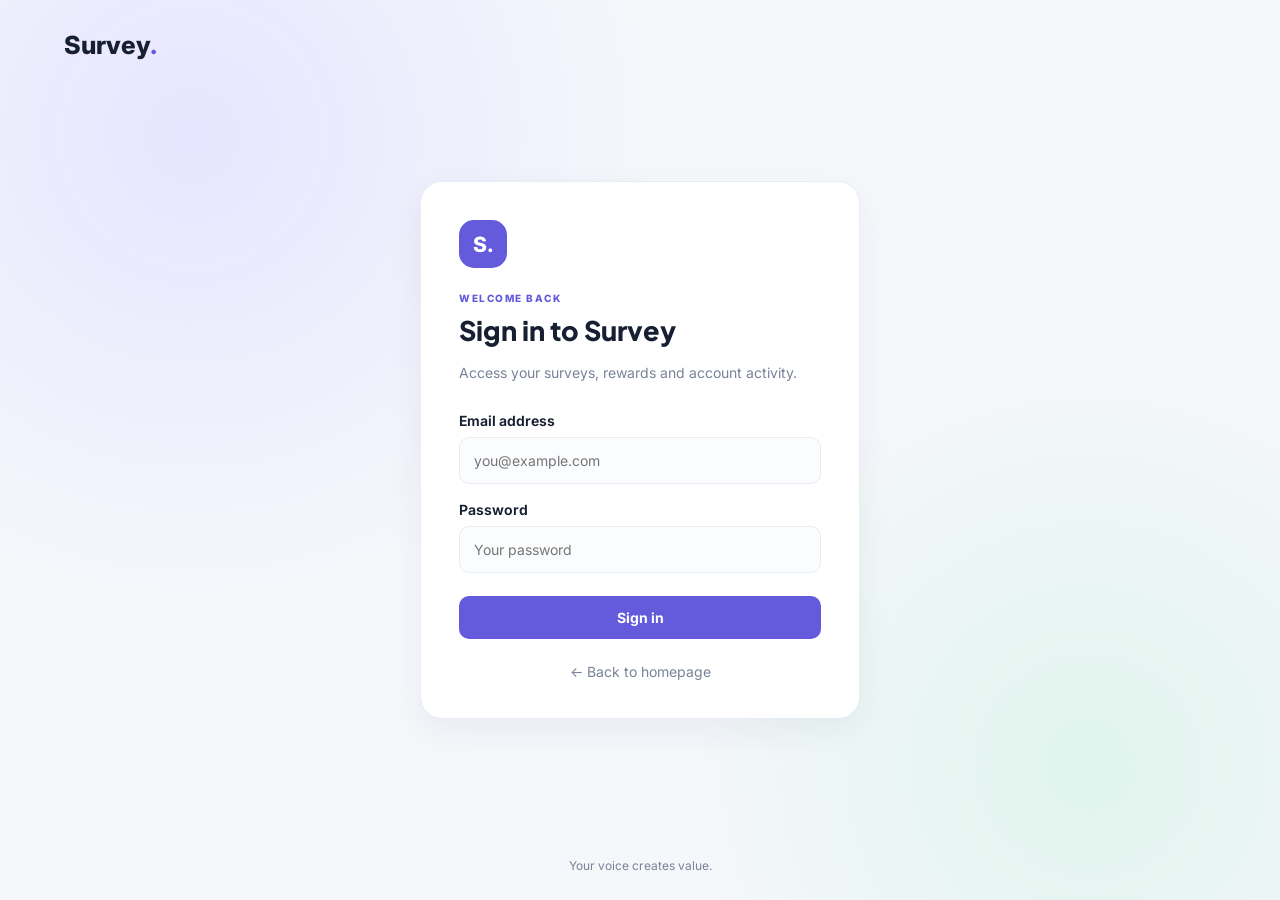
==== frontend/admin.html @ 830199d2 "Save SurveyKE platform development progress" ====
<!DOCTYPE html>
<html lang="en">
<head>
  <meta charset="UTF-8">
  <meta name="viewport" content="width=device-width, initial-scale=1">
  <title>SurveyKE | Admin Workspace</title>
  <link rel="stylesheet" href="css/admin.css">
</head>
<body>
  <div class="admin-shell">
    <aside class="sidebar" id="sidebar">
      <div class="brand"><span class="brand-mark">S</span><div><strong>SurveyKE</strong><small>ADMIN WORKSPACE</small></div></div>
      <div class="admin-profile">
        <div class="avatar" id="admin-avatar">A</div>
        <div><strong id="admin-name">Administrator</strong><small id="admin-email">Loading profile...</small></div>
      </div>
      <nav>
        <button class="nav-item active" data-view="overview"><span>▦</span> Overview</button>
        <button class="nav-item" data-view="surveys"><span>▤</span> Surveys</button>
        <button class="nav-item" data-view="questions"><span>☷</span> Questions</button>
        <button class="nav-item" data-view="rewards"><span>◈</span> Reward approvals <i id="reward-nav-count">0</i></button>
        <button class="nav-item" data-view="withdrawals"><span>⇄</span> Withdrawals</button>
        <button class="nav-item" data-view="respondents"><span>♙</span> Respondents</button>
      </nav>
      <div class="sidebar-bottom">
        <a href="dashboard.html">Respondent dashboard ↗</a>
        <button id="logout-button" class="logout-button">↪ Sign out</button>
      </div>
    </aside>

    <main class="main">
      <header class="topbar">
        <button id="menu-button" class="menu-button" aria-label="Open menu">☰</button>
        <div><small>ADMINISTRATION</small><h1 id="page-title">Overview</h1></div>
        <div class="top-actions"><span class="live-dot"></span> Connected workspace</div>
      </header>

      <div id="page-message" class="message" hidden></div>
      <div id="loading" class="loading">Loading administrator workspace...</div>

      <section class="view" id="view-overview" hidden>
        <div class="welcome">
          <div><span class="eyebrow">SURVEYKE CONTROL CENTRE</span><h2>Welcome back, <span id="welcome-name">Admin</span>.</h2><p>Monitor surveys, reward approvals and withdrawal activity from one place.</p></div>
          <div class="welcome-icon">⌘</div>
        </div>
        <div class="stats-grid">
          <article class="stat-card"><span>Total surveys</span><strong id="stat-surveys">—</strong><small>Across all statuses</small></article>
          <article class="stat-card"><span>Published surveys</span><strong id="stat-published">—</strong><small>Currently published</small></article>
          <article class="stat-card"><span>Pending rewards</span><strong id="stat-rewards">—</strong><small>Awaiting your review</small></article>
          <article class="stat-card"><span>Withdrawal requests</span><strong id="stat-withdrawals">—</strong><small>Awaiting review</small></article>
        </div>
        <div class="panel">
          <div class="panel-heading"><div><h3>Recent surveys</h3><p>Latest surveys in your platform</p></div><button class="text-button" data-go="surveys">Manage surveys →</button></div>
          <div id="overview-surveys" class="table-wrap"></div>
        </div>
        <div class="quick-grid">
          <button class="quick-action" data-go="surveys"><span>＋</span><strong>Create a survey</strong><small>Set up a new questionnaire</small></button>
          <button class="quick-action" data-go="rewards"><span>◈</span><strong>Review rewards</strong><small>Approve eligible submissions</small></button>
          <button class="quick-action" data-go="withdrawals"><span>⇄</span><strong>Process withdrawals</strong><small>Review respondent payments</small></button>
        </div>
      </section>

      <section class="view" id="view-surveys" hidden>
        <div class="section-heading"><div><h2>Survey management</h2><p>Create, publish and manage your survey catalogue.</p></div><button class="primary-button" id="show-survey-form">＋ Create survey</button></div>
        <form id="survey-form" class="panel form-panel" hidden>
          <div class="panel-heading"><div><h3>Create a survey</h3><p>Complete the details below. New surveys start as drafts.</p></div><button type="button" class="icon-button" id="hide-survey-form">✕</button></div>
          <div class="form-grid">
            <label class="full">Survey title<input name="title" required minlength="3" maxlength="200" placeholder="e.g. Household Internet Usage Survey"></label>
            <label>Membership tier<select name="required_tier"><option value="basic">Basic</option><option value="bronze">Bronze</option><option value="silver">Silver</option><option value="gold">Gold</option><option value="platinum">Platinum</option></select></label>
            <label>Reward amount (KES)<input name="reward_amount" type="number" min="0" step="0.01" value="0" required></label>
            <label>Estimated minutes<input name="estimated_minutes" type="number" min="1" max="1440" placeholder="e.g. 5"></label>
            <label>Country code<input name="country_code" maxlength="2" placeholder="KE"></label>
            <label class="full">Description<textarea name="description" rows="3" placeholder="Describe the survey..."></textarea></label>
            <label class="full">Instructions<textarea name="instructions" rows="3" placeholder="Instructions for participants..."></textarea></label>
            <label>Target audience<input name="target_audience" placeholder="e.g. Adults in Kenya"></label>
            <label>Participant target<input name="participant_target" type="number" min="1" placeholder="Optional"></label>
          </div>
          <div class="form-actions"><button type="button" class="secondary-button" id="cancel-survey">Cancel</button><button class="primary-button" type="submit">Save draft</button></div>
        </form>
        <div class="panel"><div class="panel-heading"><div><h3>All surveys</h3><p>Manage survey publication and availability.</p></div><button class="secondary-button" id="refresh-surveys">↻ Refresh</button></div><div id="surveys-table" class="table-wrap"></div></div>
      </section>

      <section class="view" id="view-questions" hidden>
        <div class="section-heading"><div><h2>Question management</h2><p>Add and manage questions belonging to a survey.</p></div></div>
        <div class="panel">
          <label class="select-survey">Choose survey<select id="question-survey"><option value="">Select a survey</option></select></label>
          <div id="question-workspace"><p class="empty-state">Choose a survey to view and manage its questions.</p></div>
        </div>
      </section>

      <section class="view" id="view-rewards" hidden>
        <div class="section-heading"><div><h2>Reward approvals</h2><p>Review submitted survey rewards before they become withdrawable.</p></div><button class="secondary-button" id="refresh-rewards">↻ Refresh</button></div>
        <div class="notice">Approved rewards move from pending balance to available balance. Review each submission before approving.</div>
        <div class="panel"><div id="rewards-table" class="table-wrap"></div></div>
      </section>

      <section class="view" id="view-respondents" hidden>
        <div class="section-heading">
          <div><h2>Respondent management</h2><p>View respondent accounts and manage account access.</p></div>
          <button class="secondary-button" id="refresh-respondents">↻ Refresh</button>
        </div>
        <div class="panel">
          <div class="form-grid">
            <label class="full">Search respondents
              <input id="respondent-search" type="search" placeholder="Search by name or email">
            </label>
          </div>
          <div id="respondents-table" class="table-wrap">
            <p class="empty-state">Open this section to load respondent accounts.</p>
          </div>
        </div>
      </section>

      <section class="view" id="view-withdrawals" hidden>
        <div class="section-heading"><div><h2>Withdrawal management</h2><p>Review and process respondent withdrawal requests.</p></div><button class="secondary-button" id="refresh-withdrawals">↻ Refresh</button></div>
        <div class="notice">Follow the payment workflow: approve, mark processing, then mark paid with a payment reference. Rejected requests release the held amount.</div>
        <div class="panel"><div id="withdrawals-table" class="table-wrap"></div></div>
      </section>

      <footer>© <span id="year"></span> SurveyKE · Administrator workspace</footer>
    </main>
  </div>
  <script src="js/dashboard-config.js"></script>
  <script src="js/admin.js"></script>
</body>
</html>
---- frontend/css/admin.css ----
@import url('https://fonts.googleapis.com/css2?family=DM+Sans:wght@400;500;600;700;800&family=Manrope:wght@500;600;700;800&display=swap');
:root{--ink:#172033;--muted:#788397;--line:#e8ebf1;--paper:#f6f7fb;--white:#fff;--orange:#f47735;--orange-dark:#dd5e20;--green:#16865c;--red:#c74747;--navy:#17233b;--shadow:0 8px 28px rgba(24,37,61,.055)}
*{box-sizing:border-box}body{margin:0;background:var(--paper);color:var(--ink);font-family:'DM Sans',sans-serif}button,input,select,textarea{font:inherit}button{cursor:pointer}.admin-shell{min-height:100vh}.sidebar{width:258px;background:var(--navy);color:#fff;position:fixed;inset:0 auto 0 0;padding:27px 17px;display:flex;flex-direction:column;z-index:5}.brand{display:flex;align-items:center;gap:12px;padding:0 10px 28px}.brand-mark{height:40px;width:40px;border-radius:13px;background:var(--orange);display:grid;place-items:center;font-size:23px;font-weight:800}.brand strong,.brand small,.admin-profile strong,.admin-profile small{display:block}.brand strong{font:800 18px Manrope}.brand small{font-size:9px;letter-spacing:1.6px;color:#aab5c9;margin-top:3px}.admin-profile{display:flex;align-items:center;gap:11px;padding:16px 10px;border-block:1px solid #ffffff17;margin-bottom:23px}.avatar{height:37px;width:37px;display:grid;place-items:center;border-radius:50%;background:#34435f;color:#ffb17f;font-weight:800}.admin-profile strong{font-size:12px}.admin-profile small{font-size:10px;color:#aab5c9;margin-top:4px;overflow-wrap:anywhere}.sidebar nav{display:grid;gap:7px}.nav-item{border:0;background:transparent;color:#bdc7d8;text-align:left;padding:13px 12px;border-radius:9px;font-size:13px;display:flex;align-items:center;gap:12px}.nav-item span{font-size:18px;width:20px;text-align:center}.nav-item:hover,.nav-item.active{background:#ffffff13;color:white}.nav-item.active{box-shadow:inset 3px 0 var(--orange)}.nav-item i{font-style:normal;background:#f47735;color:white;border-radius:20px;padding:2px 7px;font-size:10px;margin-left:auto}.sidebar-bottom{margin-top:auto;display:grid;gap:10px}.sidebar-bottom a,.logout-button{color:#c4ccda;text-decoration:none;font-size:12px;padding:12px;border:0;background:transparent;text-align:left}.sidebar-bottom a:hover,.logout-button:hover{color:#fff}.main{margin-left:258px;padding:0 35px 28px;max-width:1600px}.topbar{height:91px;border-bottom:1px solid var(--line);display:flex;align-items:center;gap:16px;margin-bottom:27px}.topbar small{font-size:9px;letter-spacing:1.5px;color:var(--muted)}h1,h2,h3,p{margin-top:0}.topbar h1{font:800 23px Manrope;margin:4px 0 0}.top-actions{margin-left:auto;color:var(--muted);font-size:11px}.live-dot{display:inline-block;width:7px;height:7px;background:#21a675;border-radius:50%;margin-right:6px}.menu-button{display:none}.welcome{padding:30px 32px;border-radius:15px;background:linear-gradient(115deg,#202f4b,#34435e);color:#fff;display:flex;justify-content:space-between;align-items:center;margin-bottom:22px}.eyebrow{color:#ffb17f;font-size:9px;letter-spacing:1.6px;font-weight:700}.welcome h2{font:800 25px Manrope;margin:11px 0 7px}.welcome p{font-size:12px;color:#d0d7e3;margin:0}.welcome-icon{font-size:55px;color:#ffb17f;opacity:.8;padding-right:16px}.stats-grid{display:grid;grid-template-columns:repeat(4,minmax(0,1fr));gap:15px;margin-bottom:22px}.stat-card,.panel,.quick-action{background:var(--white);border:1px solid var(--line);border-radius:12px;box-shadow:var(--shadow)}.stat-card{padding:20px}.stat-card span,.stat-card small{display:block;color:var(--muted);font-size:11px}.stat-card strong{display:block;font:800 28px Manrope;margin:13px 0 5px}.stat-card small{font-size:10px}.panel{padding:21px;margin-bottom:20px}.panel-heading,.section-heading{display:flex;justify-content:space-between;align-items:center;gap:15px}.panel-heading{margin-bottom:17px}.panel-heading h3{font:700 15px Manrope;margin:0 0 5px}.panel-heading p,.section-heading p{font-size:11px;color:var(--muted);margin:0}.section-heading{margin:0 0 19px}.section-heading h2{font:800 20px Manrope;margin:0 0 6px}.primary-button,.secondary-button,.text-button,.icon-button{border-radius:8px;padding:10px 14px;font-size:11px;font-weight:700}.primary-button{background:var(--orange);color:#fff;border:1px solid var(--orange)}.primary-button:hover{background:var(--orange-dark)}.secondary-button{background:#fff;border:1px solid var(--line);color:var(--ink)}.text-button{background:transparent;border:0;color:var(--orange)}.icon-button{background:#f5f6f9;border:0}.quick-grid{display:grid;grid-template-columns:repeat(3,1fr);gap:14px}.quick-action{text-align:left;padding:18px;border:1px solid var(--line)}.quick-action>span{display:grid;place-items:center;width:32px;height:32px;border-radius:9px;background:#fff0e8;color:var(--orange);font-size:19px;margin-bottom:13px}.quick-action strong,.quick-action small{display:block}.quick-action strong{font-size:12px}.quick-action small{font-size:10px;color:var(--muted);margin-top:5px}.table-wrap{overflow-x:auto}table{border-collapse:collapse;width:100%;min-width:620px}th{text-align:left;color:var(--muted);font-size:10px;font-weight:600;background:#fafbfc}td,th{padding:13px 12px;border-bottom:1px solid var(--line);font-size:11px}td{color:#364157}td strong{font-size:11px}.status{display:inline-block;border-radius:30px;padding:5px 9px;font-size:9px;font-weight:700;background:#f0f2f6;color:#657084}.status.published,.status.approved,.status.paid{background:#e7f6ef;color:#16865c}.status.draft,.status.requested,.status.pending{background:#fff3e8;color:#b9662e}.status.closed,.status.archived,.status.rejected{background:#fceeee;color:#bd4b4b}.action-row{display:flex;gap:6px;flex-wrap:wrap}.small-button{padding:6px 9px;border-radius:6px;border:1px solid var(--line);background:#fff;font-size:9px;font-weight:700;color:#354158}.small-button.orange{color:#d95f24;border-color:#f6d2bf}.small-button.green{color:#16865c}.small-button.red{color:#bd4b4b}.empty-state,.loading{padding:30px;text-align:center;color:var(--muted);font-size:12px}.form-panel{border-color:#f2c5aa}.form-grid{display:grid;grid-template-columns:repeat(2,minmax(0,1fr));gap:14px}.form-grid label,.select-survey{display:grid;gap:7px;font-size:10px;font-weight:700;color:#4a566b}.form-grid label.full{grid-column:1/-1}input,select,textarea{width:100%;padding:11px;border:1px solid #dfe3eb;border-radius:7px;background:white;color:var(--ink);font-size:11px;outline:none}input:focus,select:focus,textarea:focus{border-color:var(--orange);box-shadow:0 0 0 3px #f4773515}textarea{resize:vertical}.form-actions{display:flex;justify-content:flex-end;gap:9px;margin-top:17px}.select-survey{max-width:460px;margin-bottom:20px}.question-form{padding:18px;background:#fafbfc;border:1px solid var(--line);border-radius:9px;margin:16px 0}.question-form h3{font:700 14px Manrope}.notice{padding:13px 16px;background:#fff5ed;border:1px solid #f7ddca;border-radius:9px;color:#87502e;font-size:11px;margin-bottom:17px}.message{padding:12px 15px;border-radius:8px;margin-bottom:16px;background:#e9f7ef;color:#17764f;font-size:11px}.message.error{background:#fff0f0;color:#b33d3d}.message[hidden],.view[hidden],form[hidden],.loading[hidden]{display:none!important}footer{text-align:center;color:#9aa3b2;font-size:10px;padding:25px}.admin-shell button:disabled{opacity:.55;cursor:not-allowed}
@media(max-width:1050px){.sidebar{width:225px}.main{margin-left:225px;padding-inline:23px}.stats-grid{grid-template-columns:repeat(2,1fr)}}
@media(max-width:700px){.sidebar{transform:translateX(-100%);transition:transform .2s;width:260px}.sidebar.open{transform:translateX(0)}.main{margin:0;padding:0 15px 20px}.topbar{height:76px}.menu-button{display:block;border:0;background:#fff;padding:9px;border-radius:7px}.topbar h1{font-size:19px}.top-actions{font-size:0}.welcome{padding:22px}.welcome h2{font-size:20px}.welcome-icon{font-size:35px}.stats-grid{gap:9px}.stat-card{padding:15px}.stat-card strong{font-size:23px}.quick-grid{grid-template-columns:1fr}.section-heading{align-items:flex-start;flex-direction:column}.form-grid{grid-template-columns:1fr}.form-grid label.full{grid-column:auto}.panel{padding:15px}.topbar small{font-size:8px}}
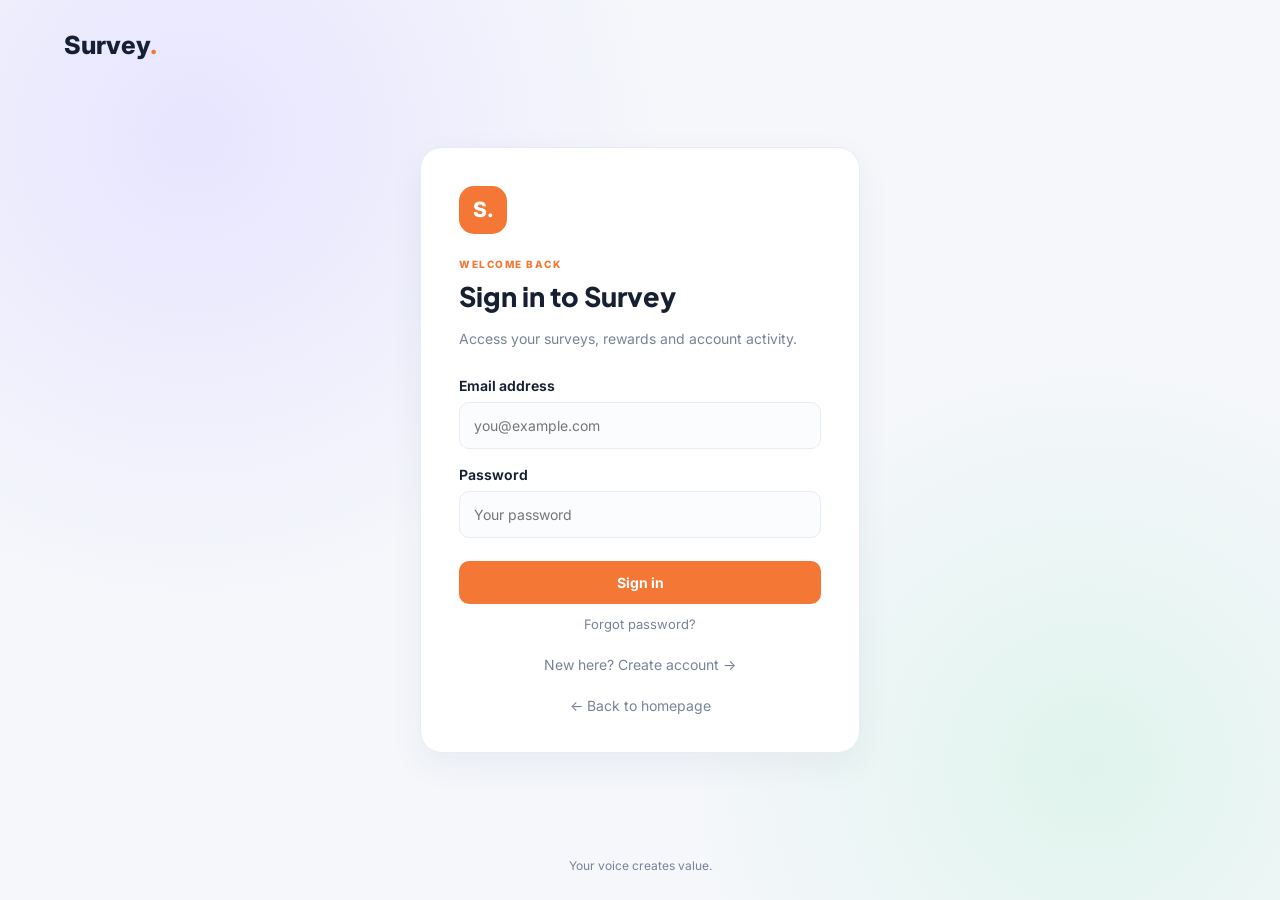
==== commit 4c7904d7: "Add subscription page, settings, resume partial participation, unify brand to navy+orange" ====
--- a/frontend/admin.html
+++ b/frontend/admin.html
@@ -20,6 +20,7 @@
         <button class="nav-item" data-view="questions"><span>☷</span> Questions</button>
         <button class="nav-item" data-view="rewards"><span>◈</span> Reward approvals <i id="reward-nav-count">0</i></button>
         <button class="nav-item" data-view="withdrawals"><span>⇄</span> Withdrawals</button>
+        <button class="nav-item" data-view="payments"><span>₣</span> Payments</button>
         <button class="nav-item" data-view="respondents"><span>♙</span> Respondents</button>
       </nav>
       <div class="sidebar-bottom">
@@ -117,6 +118,11 @@
         <div class="panel"><div id="withdrawals-table" class="table-wrap"></div></div>
       </section>
 
+      <section class="view" id="view-payments" hidden>
+        <div class="section-heading"><div><h2>Payment records</h2><p>View M-Pesa subscription payments and their status.</p></div><button class="secondary-button" id="refresh-payments">↻ Refresh</button></div>
+        <div class="panel"><div id="payments-table" class="table-wrap"></div></div>
+      </section>
+
       <footer>© <span id="year"></span> SurveyKE · Administrator workspace</footer>
     </main>
   </div>
